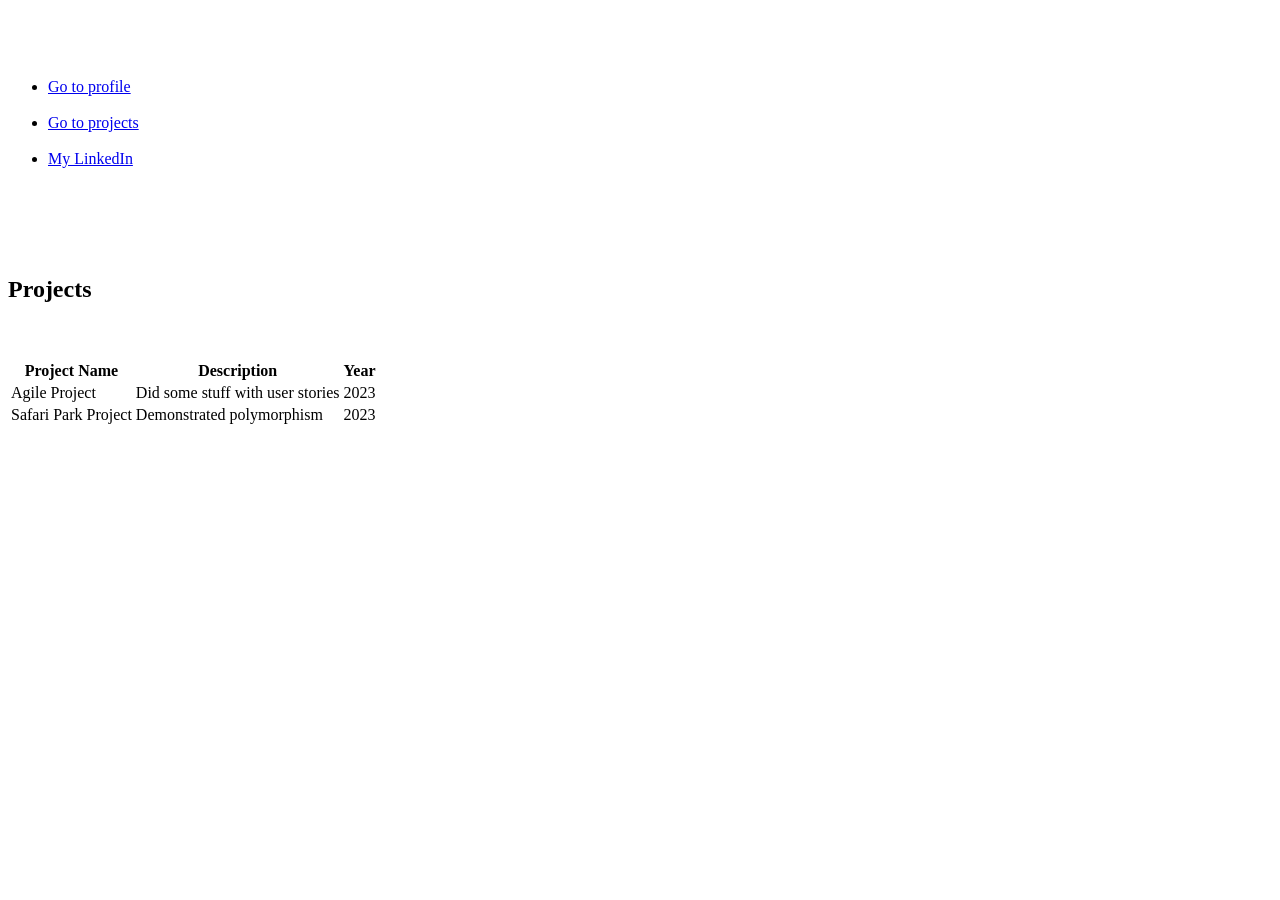
==== projects.html @ fc030cfb "HTML stuff" ====
<!DOCTYPE html>

<html lang="en" xmlns="http://www.w3.org/1999/xhtml">
<head>
    <meta charset="utf-8" />
    <title>My projects</title>
    <link href="profileStyle.css" rel="stylesheet">
</head>
<body>
    <nav>
        <ul>
            <li><a href="index.html">Go to profile</a></li>
            <li><a href="projects.html">Go to projects</a></li>
            <li><a href="https://www.linkedin.com/in/peter-bellaby-40b93022b/" target="_blank">My LinkedIn</a></li>
        </ul>
    </nav>
    <section>
        <h1>Projects</h1>
        <table>
            <thead>
                <tr>
                    <th>Project Name</th>
                    <th>Description</th>
                    <th>Year</th>
                </tr>
            </thead>
            <tbody>
                <tr>
                    <td>Agile Project</td>
                    <td>Did some stuff with user stories</td>
                    <td>2023</td>
                </tr>
                <tr>
                    <td>Safari Park Project</td>
                    <td>Demonstrated polymorphism</td>
                    <td>2023</td>
                </tr>
            </tbody>
        </table>
    </section>
</body>
</html>
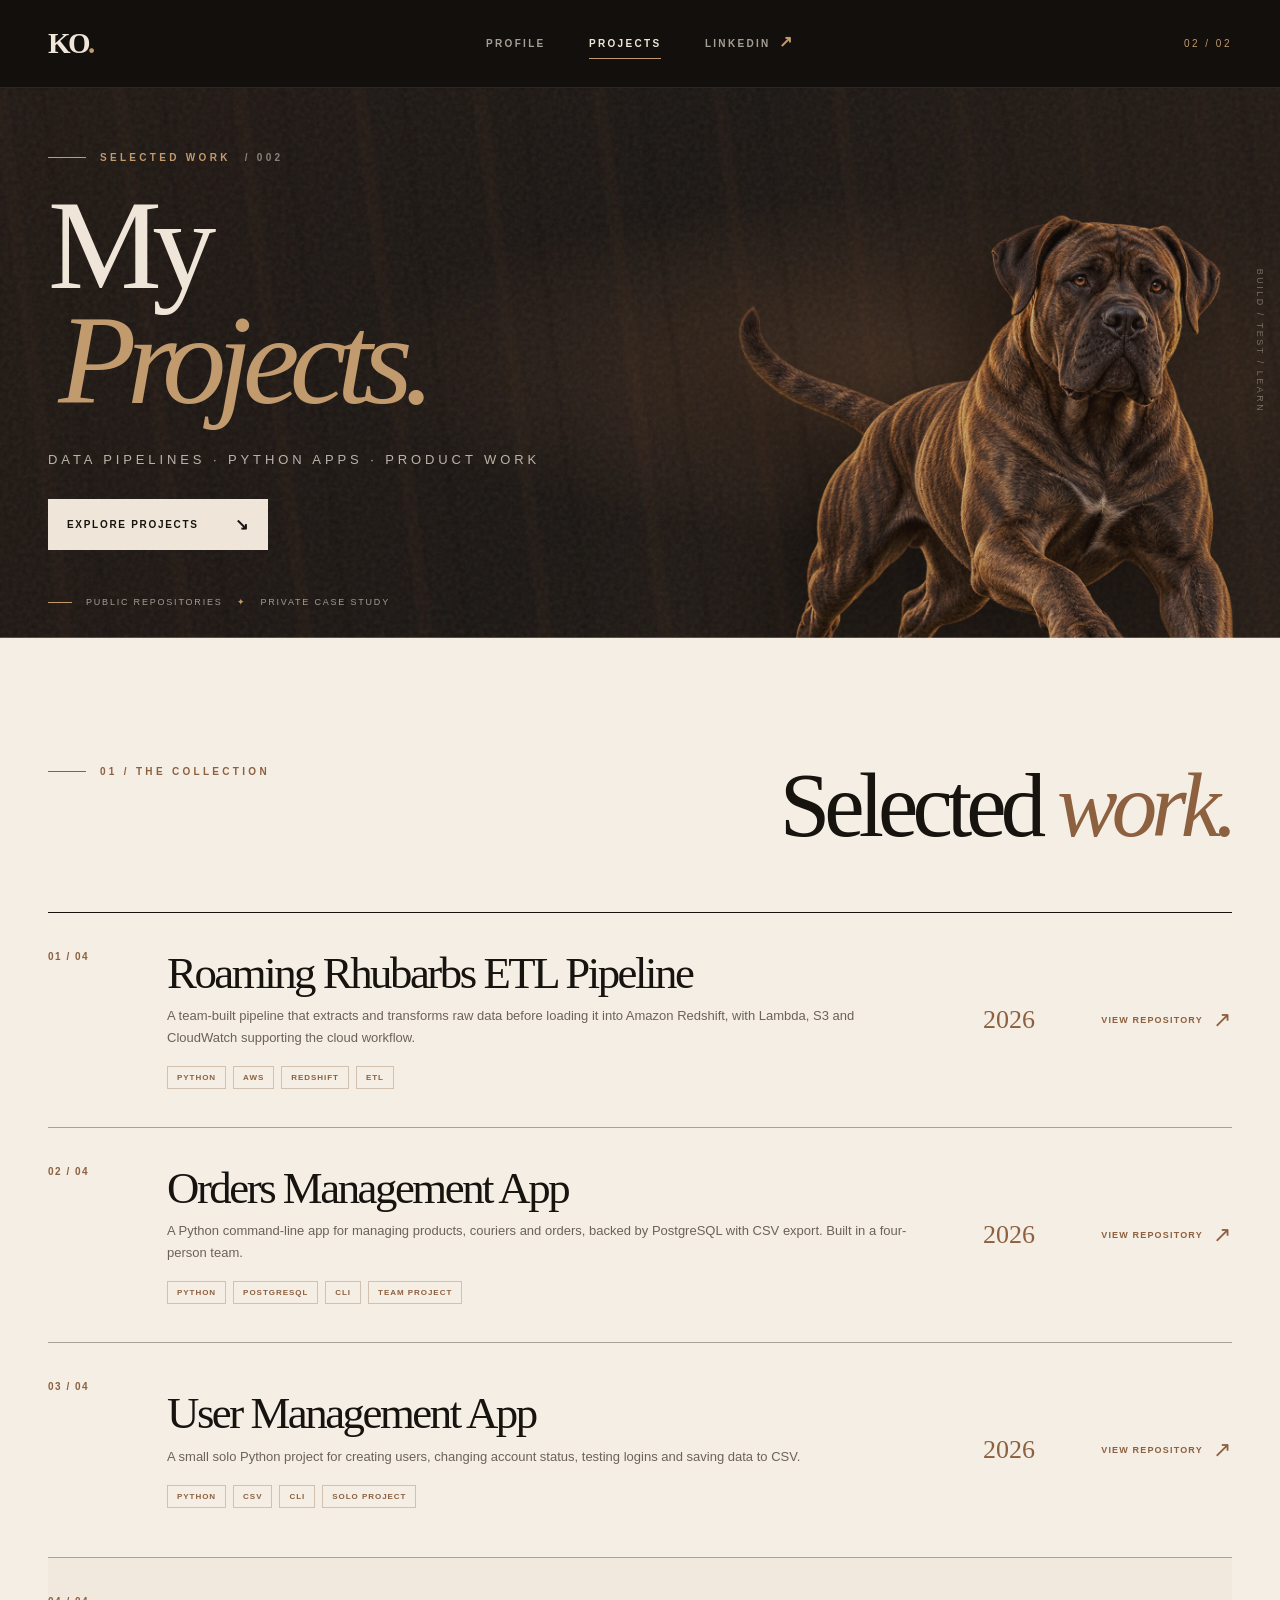
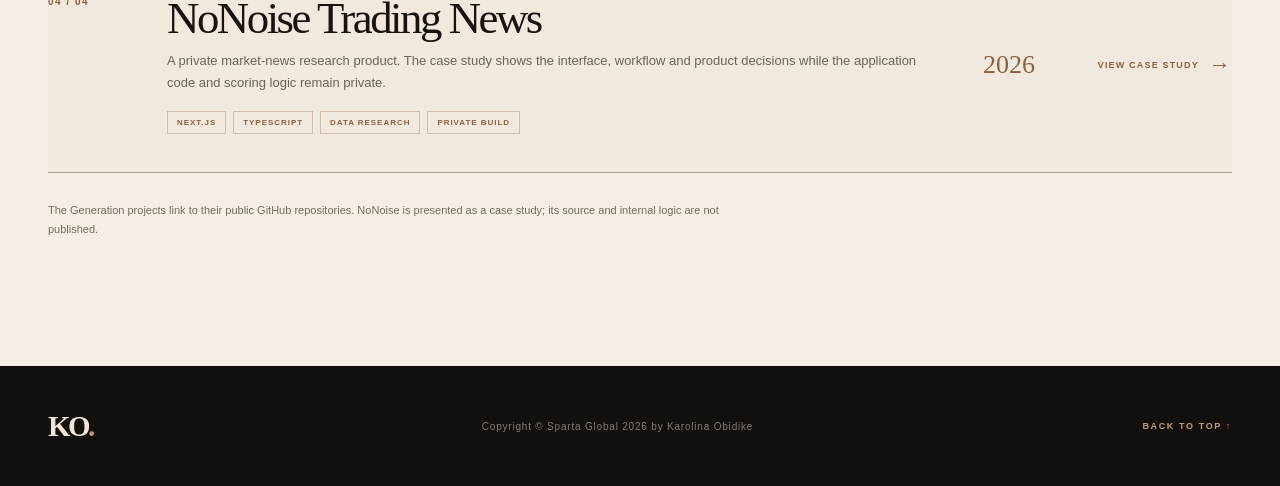
==== commit baf9af0b: "My profile, HTML and CSS stuff" ====
--- a/projects.html
+++ b/projects.html
@@ -1,42 +1,97 @@
-<!DOCTYPE html>
+<!doctype html>
+<html lang="en">
+<head>
+  <meta charset="utf-8">
+  <meta name="viewport" content="width=device-width, initial-scale=1">
+  <meta name="author" content="Karolina Obidike">
+  <meta name="description" content="Data engineering and Python projects by Karolina Obidike.">
+  <title>Projects — Karolina Obidike</title>
+  <link rel="stylesheet" href="profileStyles.css">
+  <script src="script.js" defer></script>
+</head>
+<body class="page-projects">
+  <a class="skip-link" href="#main">Skip to content</a>
 
-<html lang="en" xmlns="http://www.w3.org/1999/xhtml">
-<head>
-    <meta charset="utf-8" />
-    <title>My projects</title>
-    <link href="profileStyle.css" rel="stylesheet">
-</head>
-<body>
-    <nav>
-        <ul>
-            <li><a href="index.html">Go to profile</a></li>
-            <li><a href="projects.html">Go to projects</a></li>
-            <li><a href="https://www.linkedin.com/in/peter-bellaby-40b93022b/" target="_blank">My LinkedIn</a></li>
-        </ul>
-    </nav>
-    <section>
-        <h1>Projects</h1>
-        <table>
-            <thead>
-                <tr>
-                    <th>Project Name</th>
-                    <th>Description</th>
-                    <th>Year</th>
-                </tr>
-            </thead>
-            <tbody>
-                <tr>
-                    <td>Agile Project</td>
-                    <td>Did some stuff with user stories</td>
-                    <td>2023</td>
-                </tr>
-                <tr>
-                    <td>Safari Park Project</td>
-                    <td>Demonstrated polymorphism</td>
-                    <td>2023</td>
-                </tr>
-            </tbody>
-        </table>
-    </section>
+  <header class="site-header">
+    <a class="brand" href="index.html" aria-label="Karolina Obidike, home"><span>KO<span class="brand-dot">.</span></span></a>
+    <nav class="main-nav" aria-label="Main navigation">
+      <a class="nav-link" href="index.html">Profile</a>
+      <a class="nav-link is-active" href="projects.html" aria-current="page">Projects</a>
+      <a class="nav-link nav-external" href="https://www.linkedin.com/in/karolina-obidike-46a3933bb" target="_blank" rel="noopener noreferrer">LinkedIn <span aria-hidden="true">↗</span></a>
+    </nav>
+    <span class="header-index" aria-hidden="true">02 / 02</span>
+  </header>
+
+  <main id="main">
+    <section class="hero hero-projects" aria-labelledby="projects-title">
+      <div class="hero-grain" aria-hidden="true"></div>
+      <div class="hero-stripes" aria-hidden="true"></div>
+      <img class="hero-dog" src="images/presa-canario-brindle.png" alt="Brindle Presa Canario in the background banner">
+      <div class="hero-content wrap">
+        <div class="hero-copy">
+          <p class="eyebrow"><span class="eyebrow-line"></span>Selected work <span class="eyebrow-number">/ 002</span></p>
+          <h1 id="projects-title" class="hero-title">My <em>Projects.</em></h1>
+          <p class="hero-subtitle">Data pipelines · Python apps · Product work</p>
+          <a class="button button-cream" href="#project-list">Explore projects <span aria-hidden="true">↘</span></a>
+        </div>
+        <p class="hero-caption"><span class="caption-rule"></span> Public repositories <span class="caption-star" aria-hidden="true">✦</span> Private case study</p>
+      </div>
+      <div class="hero-side-label" aria-hidden="true">BUILD / TEST / LEARN</div>
+    </section>
+
+    <section id="project-list" class="projects-section section-pad wrap" aria-labelledby="list-title">
+      <div class="section-heading projects-heading">
+        <p class="eyebrow eyebrow-dark"><span class="eyebrow-line"></span>01 / The collection</p>
+        <h2 id="list-title">Selected <em>work.</em></h2>
+      </div>
+      <div class="project-list">
+        <a class="project-row" href="https://github.com/kObidike/RoamingRhubarbsTeamProject" target="_blank" rel="noopener noreferrer">
+          <span class="project-number">01 / 04</span>
+          <div class="project-main">
+            <h3>Roaming Rhubarbs ETL Pipeline</h3>
+            <p>A team-built pipeline that extracts and transforms raw data before loading it into Amazon Redshift, with Lambda, S3 and CloudWatch supporting the cloud workflow.</p>
+            <div class="project-tags"><span>Python</span><span>AWS</span><span>Redshift</span><span>ETL</span></div>
+          </div>
+          <span class="project-year">2026</span>
+          <span class="project-cta">View repository <b aria-hidden="true">↗</b></span>
+        </a>
+        <a class="project-row" href="https://github.com/kObidike/Orders-Management-App-Team-Project-with-Database-connection" target="_blank" rel="noopener noreferrer">
+          <span class="project-number">02 / 04</span>
+          <div class="project-main">
+            <h3>Orders Management App</h3>
+            <p>A Python command-line app for managing products, couriers and orders, backed by PostgreSQL with CSV export. Built in a four-person team.</p>
+            <div class="project-tags"><span>Python</span><span>PostgreSQL</span><span>CLI</span><span>Team project</span></div>
+          </div>
+          <span class="project-year">2026</span>
+          <span class="project-cta">View repository <b aria-hidden="true">↗</b></span>
+        </a>
+        <a class="project-row" href="https://github.com/kObidike/User-Management-App-Quick-Solo-Project" target="_blank" rel="noopener noreferrer">
+          <span class="project-number">03 / 04</span>
+          <div class="project-main">
+            <h3>User Management App</h3>
+            <p>A small solo Python project for creating users, changing account status, testing logins and saving data to CSV.</p>
+            <div class="project-tags"><span>Python</span><span>CSV</span><span>CLI</span><span>Solo project</span></div>
+          </div>
+          <span class="project-year">2026</span>
+          <span class="project-cta">View repository <b aria-hidden="true">↗</b></span>
+        </a>
+        <a class="project-row project-row-private" href="nonoise.html">
+          <span class="project-number">04 / 04</span>
+          <div class="project-main">
+            <h3>NoNoise Trading News</h3>
+            <p>A private market-news research product. The case study shows the interface, workflow and product decisions while the application code and scoring logic remain private.</p>
+            <div class="project-tags"><span>Next.js</span><span>TypeScript</span><span>Data research</span><span>Private build</span></div>
+          </div>
+          <span class="project-year">2026</span>
+          <span class="project-cta">View case study <b aria-hidden="true">→</b></span>
+        </a>
+      </div>
+      <p class="projects-footnote">The Generation projects link to their public GitHub repositories. NoNoise is presented as a case study; its source and internal logic are not published.</p>
+    </section>
+  </main>
+
+  <footer class="site-footer">
+    <div class="wrap footer-inner"><span class="footer-brand">KO<span>.</span></span><small>Copyright © Sparta Global 2026 <cite>by Karolina Obidike</cite></small><a href="#main">Back to top ↑</a></div>
+  </footer>
 </body>
-</html>+</html>
--- a/profileStyles.css
+++ b/profileStyles.css
@@ -0,0 +1,344 @@
+/* KAROLINA OBIDIKE — editorial brindle profile */
+:root {
+  --ink: #17130f;
+  --coal: #211b17;
+  --coal-deep: #120f0d;
+  --cream: #efe6d9;
+  --paper: #f4eee5;
+  --bronze: #c19a6d;
+  --bronze-deep: #8d603f;
+  --muted: #a89a8a;
+  --line: rgba(239, 230, 217, .18);
+  --serif: "Bodoni MT", "Didot", "Times New Roman", serif;
+  --sans: "Segoe UI", Arial, sans-serif;
+}
+
+* { box-sizing: border-box; }
+html { scroll-behavior: smooth; }
+body { margin: 0; min-width: 320px; background: var(--paper); color: var(--ink); font-family: var(--sans); }
+button, input { font: inherit; }
+a { color: inherit; }
+img { max-width: 100%; display: block; }
+::selection { background: var(--bronze); color: var(--coal-deep); }
+.wrap { width: min(100% - 96px, 1392px); margin-inline: auto; }
+.section-pad { padding-block: clamp(88px, 10vw, 160px); }
+.skip-link { position: fixed; z-index: 30; left: 16px; top: -60px; padding: 12px 18px; background: var(--cream); color: var(--ink); }
+.skip-link:focus { top: 16px; }
+:focus-visible { outline: 2px solid var(--bronze); outline-offset: 4px; }
+
+/* The navigation sits on its own dark band so the hero remains a clean canvas. */
+.site-header {
+  height: 88px;
+  padding-inline: max(48px, calc((100vw - 1392px) / 2));
+  display: grid;
+  grid-template-columns: 1fr auto 1fr;
+  align-items: center;
+  background: var(--coal-deep);
+  color: var(--cream);
+  border-bottom: 1px solid rgba(255,255,255,.1);
+  position: relative;
+  z-index: 10;
+}
+.brand { width: max-content; text-decoration: none; font-family: var(--serif); font-size: 29px; font-weight: 700; line-height: 1; letter-spacing: -.09em; }
+.brand-dot, .footer-brand span { color: var(--bronze); }
+.main-nav { display: flex; align-items: center; gap: clamp(28px, 3.4vw, 58px); }
+.nav-link { position: relative; padding-block: 10px; text-decoration: none; text-transform: uppercase; font-size: 10px; font-weight: 700; letter-spacing: .23em; color: rgba(239,230,217,.67); transition: color .2s ease; }
+.nav-link:hover, .nav-link.is-active { color: var(--cream); }
+.nav-link.is-active::after { content: ""; height: 1px; position: absolute; left: 0; right: 0; bottom: 0; background: var(--bronze); }
+.nav-external span { color: var(--bronze); margin-left: 3px; font-size: 16px; line-height: 0; }
+.header-index { justify-self: end; color: var(--bronze); font-size: 10px; letter-spacing: .25em; }
+
+/* Hero: a restrained brindle texture, a permanent dog layer, and a one-time leap. */
+.hero {
+  height: min(740px, calc(100svh - 88px));
+  min-height: 620px;
+  position: relative;
+  isolation: isolate;
+  overflow: hidden;
+  color: var(--cream);
+  background:
+    radial-gradient(ellipse at 73% 51%, rgba(119,78,48,.43), transparent 44%),
+    linear-gradient(112deg, #221914 0%, #1a1512 48%, #32251c 100%);
+}
+.hero::before { content: ""; position: absolute; inset: 0; z-index: 1; pointer-events: none; background: linear-gradient(90deg, rgba(19,14,11,.2) 0%, rgba(19,14,11,.08) 51%, rgba(19,14,11,.45) 100%); }
+.hero::after { content: ""; position: absolute; left: 0; bottom: 0; width: 100%; height: 1px; z-index: 4; background: rgba(239,230,217,.25); }
+.hero-grain { position: absolute; inset: 0; opacity: .28; z-index: 1; pointer-events: none; background-image: url("data:image/svg+xml,%3Csvg viewBox='0 0 180 180' xmlns='http://www.w3.org/2000/svg'%3E%3Cfilter id='n'%3E%3CfeTurbulence type='fractalNoise' baseFrequency='.65' numOctaves='3' stitchTiles='stitch'/%3E%3C/filter%3E%3Crect width='100%25' height='100%25' filter='url(%23n)' opacity='.3'/%3E%3C/svg%3E"); }
+.hero-stripes { position: absolute; inset: -40%; z-index: 0; transform: rotate(-19deg); opacity: .23; background: repeating-linear-gradient(102deg, transparent 0 25px, rgba(137,83,47,.24) 25px 39px, transparent 39px 72px, rgba(8,6,5,.58) 72px 77px, transparent 77px 119px); filter: blur(1.5px); }
+.hero-content { position: relative; z-index: 3; height: 100%; display: flex; flex-direction: column; justify-content: center; }
+.hero-copy { position: relative; max-width: 830px; margin-top: -24px; }
+.eyebrow { display: flex; align-items: center; gap: 14px; margin: 0 0 34px; text-transform: uppercase; font-size: 10px; font-weight: 700; letter-spacing: .33em; color: var(--bronze); }
+.eyebrow-line { width: 38px; height: 1px; flex: 0 0 38px; background: currentColor; }
+.eyebrow-number { color: var(--cream); opacity: .5; }
+.hero-title { max-width: 930px; margin: 0; font-family: var(--serif); font-weight: 400; font-size: clamp(5.7rem, 9.4vw, 10.7rem); line-height: .76; letter-spacing: -.075em; text-wrap: balance; }
+.hero-title em { display: block; padding: .14em 0 .08em .08em; font-weight: 400; color: var(--bronze); }
+.hero-subtitle { margin: 33px 0 36px; color: rgba(239,230,217,.75); font-size: 13px; font-weight: 500; text-transform: uppercase; letter-spacing: .3em; }
+.hero-actions { display: flex; align-items: center; gap: 30px; }
+.button { display: inline-flex; align-items: center; justify-content: space-between; gap: 36px; min-width: 204px; min-height: 51px; padding: 15px 19px; text-decoration: none; text-transform: uppercase; font-size: 10px; font-weight: 700; letter-spacing: .17em; transition: background .25s ease, transform .25s ease, color .25s ease; }
+.button:hover { transform: translateY(-3px); }
+.button-cream { color: var(--ink); background: var(--cream); }
+.button-cream:hover { background: var(--bronze); }
+.button span { font-size: 16px; line-height: 0; }
+.replay-button { border: 0; padding: 10px 0; color: rgba(239,230,217,.7); background: none; text-transform: uppercase; font-size: 9px; font-weight: 700; letter-spacing: .19em; cursor: pointer; transition: color .2s ease; }
+.replay-button:hover { color: var(--cream); }
+.replay-button span { margin-left: 4px; font-size: 15px; color: var(--bronze); }
+.hero-dog { --dog-origin-x: -52vw; --dog-origin-y: -20vh; --dog-mid-x: -31vw; --dog-mid-y: -13vh; position: absolute; z-index: 2; width: min(53vw, 760px); max-width: none; right: max(-52px, calc((100vw - 1500px) / 2)); bottom: -72px; transform-origin: center; filter: drop-shadow(-35px 35px 35px rgba(0,0,0,.5)); animation: dog-leap 2.3s cubic-bezier(.21,.7,.25,1) both; pointer-events: none; user-select: none; }
+@keyframes dog-leap {
+  0%, 12% { transform: translate3d(var(--dog-origin-x),var(--dog-origin-y),0) rotate(-8deg) scale(.2); opacity: 1; }
+  42% { transform: translate3d(var(--dog-mid-x),var(--dog-mid-y),0) rotate(-4deg) scale(.48); }
+  67% { transform: translate3d(-7%,-10%,0) rotate(2deg) scale(1.12); }
+  79% { transform: translate3d(1%,4%,0) rotate(-1deg) scale(.96); }
+  89% { transform: translate3d(-1%,-2%,0) rotate(0) scale(1.02); }
+  100% { transform: translate3d(0,0,0) rotate(0) scale(1); opacity: 1; }
+}
+.hero-caption { position: absolute; left: 0; bottom: 31px; margin: 0; display: flex; align-items: center; gap: 14px; color: rgba(239,230,217,.63); text-transform: uppercase; font-size: 9px; letter-spacing: .2em; }
+.caption-rule { display: inline-block; width: 24px; height: 1px; background: var(--bronze); }
+.caption-star { color: var(--bronze); }
+.hero-side-label { position: absolute; z-index: 3; right: 20px; top: 45%; transform: rotate(90deg) translateX(50%); transform-origin: right center; color: rgba(239,230,217,.38); font-size: 9px; letter-spacing: .28em; }
+
+/* Light editorial content and portrait. */
+.about-section { background: var(--paper); }
+.section-heading h2, .details-heading h2, .search-section h2, .contact-section h2, .case-section-heading h2 { margin: 0; font-family: var(--serif); font-size: clamp(4rem, 7.1vw, 8rem); font-weight: 400; line-height: .89; letter-spacing: -.065em; }
+.section-heading h2 em, .details-heading h2 em, .search-section h2 em, .contact-section h2 em, .case-section-heading h2 em { font-weight: 400; color: var(--bronze-deep); }
+.eyebrow-dark { color: var(--bronze-deep); }
+.about-layout { display: grid; grid-template-columns: minmax(0, 1fr) minmax(0, 1fr); gap: clamp(60px, 9vw, 160px); align-items: center; margin-top: 83px; }
+.portrait-composition { position: relative; width: min(100%, 560px); padding: 23px 54px 53px 0; }
+.portrait-composition::before { content: ""; position: absolute; z-index: 0; top: 0; right: 0; bottom: 30px; left: 32px; border: 1px solid rgba(141,96,63,.52); }
+.portrait-composition::after { content: ""; position: absolute; z-index: 0; left: -18px; bottom: 0; width: 52%; height: 44%; background: repeating-linear-gradient(113deg, #42291d 0 8px, #785238 8px 14px, #2c211c 14px 21px, #9f7145 21px 23px); opacity: .8; }
+.portrait-frame { position: relative; z-index: 1; aspect-ratio: 1 / 1.03; overflow: hidden; background: #bba895; }
+.portrait-frame img { width: 100%; height: 100%; object-fit: cover; filter: saturate(.68) contrast(1.07); transition: filter .4s ease, transform .5s ease; }
+.portrait-frame:hover img { filter: saturate(1) contrast(1); transform: scale(1.025); }
+.portrait-orbit { position: absolute; right: 11px; top: 40%; z-index: 2; display: grid; place-items: center; width: 75px; height: 75px; border-radius: 50%; background: var(--bronze); color: var(--ink); font-family: var(--serif); font-size: 20px; font-style: italic; transform: rotate(-12deg); }
+.portrait-caption { position: absolute; z-index: 2; right: 54px; bottom: 9px; color: var(--bronze-deep); font-size: 9px; text-transform: uppercase; letter-spacing: .22em; }
+.about-copy { position: relative; padding-block: 55px; }
+.large-asterisk { position: absolute; right: 0; top: -42px; font-family: var(--serif); color: rgba(141,96,63,.18); font-size: 160px; line-height: 1; }
+.kicker { margin: 0 0 22px; color: var(--bronze-deep); text-transform: uppercase; font-size: 11px; font-weight: 700; letter-spacing: .26em; }
+.statement { position: relative; margin: 0; max-width: 600px; font-family: var(--serif); font-size: clamp(3.8rem, 5.5vw, 7rem); letter-spacing: -.065em; line-height: .95; }
+.statement em { color: var(--bronze-deep); font-weight: 400; }
+.edit-note { max-width: 400px; margin: 33px 0; color: #6c6259; font-size: 14px; line-height: 1.85; }
+.text-link { display: inline-flex; gap: 34px; align-items: center; padding: 0 0 11px; border-bottom: 1px solid var(--ink); text-decoration: none; text-transform: uppercase; font-size: 10px; font-weight: 700; letter-spacing: .16em; transition: gap .2s ease, color .2s ease; }
+.text-link:hover { gap: 45px; color: var(--bronze-deep); }
+.text-link span { color: var(--bronze-deep); font-size: 17px; line-height: 0; }
+
+/* Brindle panels with generous spacing and fine rules. */
+.details-section { color: var(--cream); background: var(--coal); position: relative; overflow: hidden; }
+.details-section::before { content: ""; position: absolute; inset: 0; opacity: .1; background: repeating-linear-gradient(108deg, transparent 0 50px, #be8754 50px 57px, transparent 57px 120px); pointer-events: none; }
+.details-section .wrap { position: relative; }
+.details-heading { display: flex; justify-content: space-between; align-items: end; gap: 30px; margin-bottom: 65px; }
+.details-heading .eyebrow { align-self: start; margin-top: 8px; }
+.details-heading h2 em { color: var(--bronze); }
+.detail-grid { display: grid; grid-template-columns: 1fr 1fr; gap: 18px; }
+.detail-card { min-height: 480px; padding: clamp(30px, 3.2vw, 50px); background: #31251d; border: 1px solid rgba(193,154,109,.35); }
+.detail-card-light { background: #3b2c21; }
+.card-top { display: flex; justify-content: space-between; color: var(--bronze); font-size: 11px; letter-spacing: .22em; }
+.card-top span:last-child { font-size: 20px; line-height: .6; }
+.detail-card h3 { margin: 84px 0 35px; font-family: var(--serif); font-size: clamp(3.5rem, 5.2vw, 6rem); line-height: .9; font-weight: 400; letter-spacing: -.06em; }
+.editorial-list { margin: 0; padding: 0; list-style: none; counter-reset: item; }
+.editorial-list li { display: flex; align-items: center; justify-content: space-between; gap: 20px; min-height: 51px; border-top: 1px solid var(--line); color: rgba(239,230,217,.79); font-size: 13px; }
+.editorial-list li:last-child { border-bottom: 1px solid var(--line); }
+.editorial-list li span:last-child { color: var(--bronze); }
+.goals-list li::before { counter-increment: item; content: "0" counter(item); color: var(--bronze); margin-right: 15px; font-size: 10px; letter-spacing: .1em; }
+.goals-list li span { margin-right: auto; }
+
+.search-section { display: grid; grid-template-columns: 1fr 1fr; gap: 80px; align-items: end; }
+.search-section h2 { font-size: clamp(3.8rem, 6vw, 7rem); }
+.search-form label { display: block; margin: 0 0 18px; color: var(--bronze-deep); text-transform: uppercase; font-size: 10px; font-weight: 700; letter-spacing: .24em; }
+.search-row { display: flex; border-bottom: 1px solid var(--ink); }
+.search-row input { min-width: 0; flex: 1; border: 0; outline: 0; padding: 14px 0; background: transparent; color: var(--ink); font-family: var(--serif); font-size: clamp(2rem, 3vw, 3.5rem); }
+.search-row button { width: 50px; border: 0; background: transparent; color: var(--bronze-deep); font-size: 30px; cursor: pointer; transition: transform .2s ease; }
+.search-row button:hover { transform: translate(3px,-3px); }
+
+.contact-section { display: grid; grid-template-columns: minmax(0, .85fr) minmax(0, 1.15fr); gap: clamp(60px, 9vw, 150px); align-items: start; }
+.contact-section h2 { font-size: clamp(4rem, 6.2vw, 7rem); }
+.contact-copy { padding-top: 49px; }
+.contact-copy > p { max-width: 570px; margin: 0 0 42px; color: #635950; font-size: 16px; line-height: 1.85; }
+.contact-links { border-top: 1px solid var(--ink); }
+.contact-links a { display: grid; grid-template-columns: 82px minmax(0, 1fr) auto; align-items: center; gap: 20px; min-height: 72px; border-bottom: 1px solid rgba(23,19,15,.35); text-decoration: none; transition: padding .2s ease, color .2s ease; }
+.contact-links a:hover { padding-inline: 10px; color: var(--bronze-deep); }
+.contact-links a > span:first-child { color: var(--bronze-deep); text-transform: uppercase; font-size: 9px; font-weight: 700; letter-spacing: .18em; }
+.contact-links strong { overflow-wrap: anywhere; font-family: var(--serif); font-size: clamp(1.35rem, 2vw, 2rem); font-weight: 400; }
+.contact-links a > span:last-child { color: var(--bronze-deep); font-size: 20px; }
+
+.site-footer { background: var(--coal-deep); color: var(--cream); }
+.footer-inner { min-height: 120px; display: flex; align-items: center; justify-content: space-between; gap: 30px; }
+.footer-brand { font-family: var(--serif); font-size: 29px; font-weight: 700; letter-spacing: -.09em; }
+.footer-inner small { color: rgba(239,230,217,.5); font-size: 10px; letter-spacing: .08em; }
+.footer-inner cite { font-style: normal; }
+.footer-inner a { color: var(--bronze); text-decoration: none; text-transform: uppercase; font-size: 9px; font-weight: 700; letter-spacing: .18em; }
+
+/* Projects use the same visual world with a tighter banner. */
+.hero-projects { height: 550px; min-height: 550px; }
+.hero-projects .hero-title { font-size: clamp(6rem, 10vw, 11rem); }
+.hero-projects .hero-dog { width: min(44vw, 650px); right: max(0px, calc((100vw - 1450px) / 2)); bottom: -180px; opacity: .73; animation: none; }
+.hero-projects .hero-subtitle { margin-bottom: 32px; }
+.projects-heading { display: flex; align-items: end; justify-content: space-between; gap: 40px; margin-bottom: 65px; }
+.projects-heading .eyebrow { align-self: start; }
+.project-list { border-top: 1px solid var(--ink); }
+.project-row { display: grid; grid-template-columns: 95px minmax(0, 1fr) 80px 145px; align-items: center; column-gap: 24px; min-height: 215px; color: inherit; text-decoration: none; border-bottom: 1px solid rgba(23,19,15,.35); transition: padding .25s ease, background .25s ease; }
+.project-row:hover { padding-inline: 22px; background: rgba(193,154,109,.1); }
+.project-number { align-self: start; padding-top: 38px; color: var(--bronze-deep); font-size: 10px; font-weight: 700; letter-spacing: .15em; }
+.project-row h3 { margin: 0 0 10px; font-family: var(--serif); font-size: clamp(2.5rem, 3.5vw, 4.5rem); font-weight: 400; line-height: 1; letter-spacing: -.055em; }
+.project-row p { max-width: 760px; margin: 0; color: #6c6259; font-size: 13px; line-height: 1.65; }
+.project-year { font-family: var(--serif); color: var(--bronze-deep); font-size: 26px; }
+.project-cta { justify-self: end; display: inline-flex; align-items: center; gap: 10px; color: var(--bronze-deep); text-transform: uppercase; text-align: right; font-size: 9px; font-weight: 700; letter-spacing: .13em; }
+.project-cta b { font-size: 22px; font-weight: 400; line-height: 0; transition: transform .2s ease; }
+.project-row:hover .project-cta b { transform: translate(3px,-3px); }
+.project-row-private { background: rgba(193,154,109,.06); }
+.project-tags { display: flex; flex-wrap: wrap; gap: 7px; margin-top: 18px; }
+.project-tags span { padding: 6px 9px; border: 1px solid rgba(141,96,63,.32); color: var(--bronze-deep); text-transform: uppercase; font-size: 8px; font-weight: 700; letter-spacing: .12em; }
+.projects-footnote { max-width: 700px; margin: 28px 0 0; color: #776b5f; font-size: 11px; line-height: 1.7; }
+.projects-note { margin: 28px 0 0; color: #776b5f; font-size: 11px; }
+.projects-note code { font-size: .95em; }
+
+/* NoNoise is shown as a self-contained case study with a sanitised static preview. */
+.case-hero { position: relative; isolation: isolate; overflow: hidden; min-height: 650px; display: grid; align-items: center; color: var(--cream); background: radial-gradient(circle at 75% 45%, rgba(141,96,63,.34), transparent 38%), linear-gradient(112deg, #171310, #2c211a); }
+.case-hero::after { content: ""; position: absolute; inset: 0; z-index: 1; background: linear-gradient(90deg, rgba(18,15,13,.05), rgba(18,15,13,.38)); pointer-events: none; }
+.case-hero-inner { position: relative; z-index: 2; display: grid; grid-template-columns: minmax(0, 1.35fr) minmax(260px, .65fr); gap: 90px; align-items: end; padding-block: 100px; }
+.case-hero h1 { max-width: 930px; margin: 0; font-family: var(--serif); font-size: clamp(5.2rem, 9vw, 10rem); font-weight: 400; line-height: .77; letter-spacing: -.075em; }
+.case-hero h1 em { display: block; padding: .13em 0 .08em .05em; color: var(--bronze); font-weight: 400; }
+.case-lede { max-width: 760px; margin: 35px 0; color: rgba(239,230,217,.72); font-size: 16px; line-height: 1.75; }
+.case-meta { margin: 0 0 9px; border-top: 1px solid rgba(239,230,217,.25); }
+.case-meta div { display: grid; grid-template-columns: 75px 1fr; gap: 18px; padding: 18px 0; border-bottom: 1px solid rgba(239,230,217,.18); }
+.case-meta dt { color: var(--bronze); text-transform: uppercase; font-size: 9px; font-weight: 700; letter-spacing: .18em; }
+.case-meta dd { margin: 0; color: rgba(239,230,217,.73); font-size: 12px; line-height: 1.5; }
+.case-preview-section { background: var(--paper); }
+.case-section-heading { display: grid; grid-template-columns: 1fr minmax(270px, .55fr); gap: 70px; align-items: end; margin-bottom: 72px; }
+.case-section-heading h2 { font-size: clamp(4rem, 6.7vw, 7.4rem); }
+.case-section-heading > p { margin: 0 0 5px; color: #665c52; font-size: 14px; line-height: 1.8; }
+.nonoise-frame { overflow: hidden; border: 1px solid rgba(23,19,15,.28); border-radius: 12px; background: #101719; box-shadow: 0 40px 90px rgba(34,24,17,.2); }
+.nonoise-browserbar { height: 42px; display: flex; align-items: center; gap: 7px; padding: 0 15px; background: #192226; border-bottom: 1px solid rgba(255,255,255,.08); }
+.nonoise-browserbar > span { width: 8px; height: 8px; border-radius: 50%; background: #a97857; opacity: .8; }
+.nonoise-browserbar small { margin-left: auto; color: #849398; font-size: 8px; text-transform: uppercase; letter-spacing: .18em; }
+.nonoise-app { padding: clamp(22px, 4vw, 58px); color: #e8eeee; background: radial-gradient(circle at 15% 20%, rgba(53,115,105,.16), transparent 30%), #101719; }
+.nonoise-header { display: flex; justify-content: space-between; align-items: center; padding-bottom: 24px; border-bottom: 1px solid rgba(232,238,238,.13); }
+.nonoise-header strong { font-family: var(--serif); font-size: 22px; letter-spacing: -.04em; }
+.nonoise-header strong span { color: #88ae9f; }
+.nonoise-header nav { display: flex; gap: 28px; color: #8c9b9d; text-transform: uppercase; font-size: 8px; font-weight: 700; letter-spacing: .16em; }
+.nonoise-welcome { padding: clamp(42px, 7vw, 92px) 0 48px; }
+.nonoise-welcome > p { margin: 0 0 17px; color: #8ab3a4; font-size: 9px; font-weight: 700; letter-spacing: .23em; }
+.nonoise-welcome h3 { max-width: 900px; margin: 0 0 24px; font-family: var(--serif); font-size: clamp(3.5rem, 6vw, 7rem); font-weight: 400; line-height: .92; letter-spacing: -.05em; }
+.nonoise-welcome > span { display: block; max-width: 620px; color: #98a5a7; font-size: 13px; line-height: 1.7; }
+.nonoise-stats { display: grid; grid-template-columns: repeat(3,1fr); margin: 0 0 40px; border: 1px solid rgba(232,238,238,.14); }
+.nonoise-stats div { padding: 20px; border-right: 1px solid rgba(232,238,238,.14); }
+.nonoise-stats div:last-child { border-right: 0; }
+.nonoise-stats dt { color: #718185; text-transform: uppercase; font-size: 8px; font-weight: 700; letter-spacing: .16em; }
+.nonoise-stats dd { margin: 10px 0 0; font-family: var(--serif); font-size: 22px; }
+.nonoise-desks { display: grid; grid-template-columns: 1fr 1fr; gap: 16px; }
+.nonoise-desks > section { padding: clamp(19px, 2.5vw, 33px); background: rgba(255,255,255,.035); border: 1px solid rgba(232,238,238,.11); }
+.nonoise-desk-title p { margin: 0 0 9px; color: #8ab3a4; font-size: 8px; font-weight: 700; letter-spacing: .18em; }
+.nonoise-desk-title h4 { margin: 0 0 26px; font-family: var(--serif); font-size: 32px; font-weight: 400; }
+.nonoise-signal { padding: 22px; background: #e7e8df; color: #172123; }
+.nonoise-signal > div { display: flex; gap: 8px; }
+.nonoise-signal > div span { padding: 5px 7px; background: #d3d9cf; color: #345d51; text-transform: uppercase; font-size: 7px; font-weight: 700; letter-spacing: .11em; }
+.nonoise-signal h5 { margin: 20px 0 11px; font-family: var(--serif); font-size: clamp(1.5rem, 2.5vw, 2.5rem); font-weight: 400; line-height: 1.06; }
+.nonoise-signal p { margin: 0; color: #5d6768; font-size: 11px; line-height: 1.6; }
+.nonoise-signal footer { display: flex; justify-content: space-between; gap: 15px; margin-top: 25px; padding-top: 13px; border-top: 1px solid #c2c9c2; color: #5d6768; font-size: 8px; text-transform: uppercase; letter-spacing: .1em; }
+.nonoise-signal footer strong { color: #31594e; font-weight: 700; }
+.nonoise-signal-blue { background: #dee5e8; }
+.nonoise-footer { display: flex; justify-content: space-between; gap: 25px; margin-top: 48px; padding-top: 23px; border-top: 1px solid rgba(232,238,238,.13); color: #829093; font-size: 9px; letter-spacing: .08em; }
+.nonoise-footer strong { color: #dce4e4; }
+.case-notes { position: relative; overflow: hidden; color: var(--cream); background: var(--coal); }
+.case-notes::before { content: ""; position: absolute; inset: 0; opacity: .08; background: repeating-linear-gradient(108deg, transparent 0 50px, #be8754 50px 57px, transparent 57px 120px); }
+.case-notes .wrap { position: relative; }
+.case-note-grid { display: grid; grid-template-columns: repeat(3,1fr); gap: 16px; }
+.case-note-grid article { min-height: 330px; padding: 34px; border: 1px solid rgba(193,154,109,.32); background: rgba(55,41,31,.72); }
+.case-note-grid article > span { color: var(--bronze); font-size: 9px; font-weight: 700; letter-spacing: .16em; }
+.case-note-grid h3 { margin: 68px 0 20px; font-family: var(--serif); font-size: 40px; font-weight: 400; letter-spacing: -.04em; }
+.case-note-grid p { margin: 0; color: rgba(239,230,217,.68); font-size: 13px; line-height: 1.75; }
+.case-stack { display: flex; flex-wrap: wrap; gap: 9px; margin-top: 38px; }
+.case-stack span { padding: 10px 13px; border: 1px solid rgba(193,154,109,.32); color: var(--bronze); text-transform: uppercase; font-size: 8px; font-weight: 700; letter-spacing: .15em; }
+.case-back { display: flex; justify-content: space-between; align-items: end; gap: 30px; margin-top: 68px; }
+.case-back .text-link { color: var(--cream); border-color: var(--cream); }
+.case-back p { margin: 0; color: rgba(239,230,217,.45); font-size: 10px; }
+
+@media (max-width: 1100px) {
+  .hero-title { font-size: clamp(5rem, 10vw, 8rem); }
+  .hero-dog { width: min(68vw, 750px); right: -9%; }
+  .about-layout { gap: 65px; }
+  .statement { font-size: clamp(3.3rem, 6vw, 5.8rem); }
+}
+@media (max-width: 760px) {
+  .wrap { width: min(100% - 40px, 600px); }
+  .site-header { height: 70px; padding-inline: 20px; grid-template-columns: auto 1fr; gap: 20px; }
+  .brand { font-size: 25px; }
+  .main-nav { justify-self: end; gap: 17px; }
+  .nav-link { font-size: 9px; letter-spacing: .1em; }
+  .header-index { display: none; }
+  .hero, .hero-projects { height: 750px; min-height: 680px; }
+  .hero-content { justify-content: flex-start; padding-top: 87px; }
+  .hero-copy { margin: 0; }
+  .hero-title { font-size: clamp(4.9rem, 16vw, 8rem); line-height: .8; }
+  .hero-subtitle { margin: 24px 0; }
+  .hero-dog { --dog-origin-x: -41vw; --dog-origin-y: -30vh; --dog-mid-x: -20vw; --dog-mid-y: -17vh; width: min(102vw, 670px); right: -18%; bottom: -68px; }
+  .hero::before { background: linear-gradient(180deg, rgba(18,15,13,.28), rgba(18,15,13,.05) 40%, rgba(18,15,13,.16)); }
+  .hero-caption { bottom: 23px; font-size: 8px; }
+  .hero-side-label { display: none; }
+  .hero-projects .hero-dog { width: min(86vw, 520px); right: -16%; bottom: -117px; }
+  .hero-projects .hero-title { font-size: clamp(5.5rem, 16vw, 8rem); }
+  .section-pad { padding-block: 85px; }
+  .about-layout { grid-template-columns: 1fr; gap: 35px; margin-top: 55px; }
+  .portrait-composition { margin-inline: auto; }
+  .about-copy { padding: 20px 0 0; }
+  .statement { font-size: clamp(4rem, 12vw, 6rem); }
+  .details-heading, .projects-heading { display: block; }
+  .detail-grid, .search-section, .contact-section, .case-section-heading, .case-hero-inner { grid-template-columns: minmax(0, 1fr); }
+  .search-section > *, .contact-section > * { min-width: 0; }
+  .detail-card { min-height: 390px; }
+  .detail-card h3 { margin-top: 65px; }
+  .search-section { gap: 50px; }
+  .contact-section { gap: 45px; }
+  .contact-copy { padding-top: 0; }
+  .project-row { grid-template-columns: 62px minmax(0, 1fr); gap: 14px; min-height: 0; padding-block: 34px; }
+  .project-row:hover { padding-inline: 12px; }
+  .project-number { padding-top: 7px; }
+  .project-main { grid-column: 2; }
+  .project-row h3 { font-size: clamp(2.3rem, 7vw, 4rem); }
+  .project-year { grid-column: 2; font-size: 18px; margin-top: 8px; }
+  .project-cta { grid-column: 2; justify-self: start; margin-top: 2px; text-align: left; }
+  .case-hero { min-height: 760px; }
+  .case-hero-inner { gap: 58px; align-items: start; padding-block: 85px; }
+  .case-hero h1 { font-size: clamp(5rem, 15vw, 8rem); }
+  .case-section-heading { gap: 32px; }
+  .nonoise-desks, .case-note-grid { grid-template-columns: minmax(0, 1fr); }
+  .nonoise-stats { grid-template-columns: minmax(0, 1fr); }
+  .nonoise-stats div { border-right: 0; border-bottom: 1px solid rgba(232,238,238,.14); }
+  .nonoise-stats div:last-child { border-bottom: 0; }
+  .case-note-grid article { min-height: 280px; }
+  .case-back { align-items: start; flex-direction: column; }
+  .footer-inner { flex-wrap: wrap; padding-block: 28px; }
+}
+@media (max-width: 480px) {
+  .site-header { gap: 8px; }
+  .main-nav { gap: 12px; }
+  .nav-link { font-size: 8px; }
+  .nav-external span { display: none; }
+  .hero, .hero-projects { height: 710px; min-height: 710px; }
+  .hero-content { padding-top: 76px; }
+  .hero-title { font-size: clamp(4.7rem, 17vw, 6rem); }
+  .hero-dog { --dog-origin-x: -19vw; --dog-origin-y: -33vh; --dog-mid-x: -10vw; --dog-mid-y: -18vh; width: 115vw; right: -10%; bottom: -30px; }
+  .hero-projects .hero-dog { width: 110vw; right: -9%; bottom: -85px; }
+  .hero-actions { align-items: start; flex-direction: column; gap: 14px; }
+  .hero-caption { max-width: 90%; font-size: 7px; gap: 8px; }
+  .section-heading h2, .details-heading h2, .search-section h2, .contact-section h2, .case-section-heading h2 { font-size: clamp(3.65rem, 13vw, 5rem); }
+  .portrait-composition { padding-right: 35px; }
+  .portrait-orbit { right: 0; width: 60px; height: 60px; }
+  .detail-card { padding: 30px; }
+  .contact-links a { grid-template-columns: 65px minmax(0, 1fr) auto; gap: 10px; }
+  .contact-links strong { font-size: 1.12rem; }
+  .project-row { grid-template-columns: 1fr; padding-block: 29px; }
+  .project-number, .project-main, .project-year, .project-cta { grid-column: 1; }
+  .project-number { padding-top: 0; }
+  .project-row h3 { font-size: 2.7rem; }
+  .project-year { margin: 3px 0; }
+  .nonoise-header nav { display: none; }
+  .nonoise-app { padding: 18px; }
+  .nonoise-welcome { padding-block: 43px 35px; }
+  .nonoise-welcome h3 { font-size: 3.25rem; }
+  .nonoise-signal footer, .nonoise-footer { align-items: flex-start; flex-direction: column; }
+  .case-note-grid article { min-height: 260px; padding: 28px; }
+}
+@media (prefers-reduced-motion: reduce) {
+  html { scroll-behavior: auto; }
+  *, *::before, *::after { animation-duration: .01ms !important; animation-iteration-count: 1 !important; transition-duration: .01ms !important; }
+  .hero-dog { transform: none !important; opacity: 1 !important; }
+  .replay-button { display: none; }
+}
